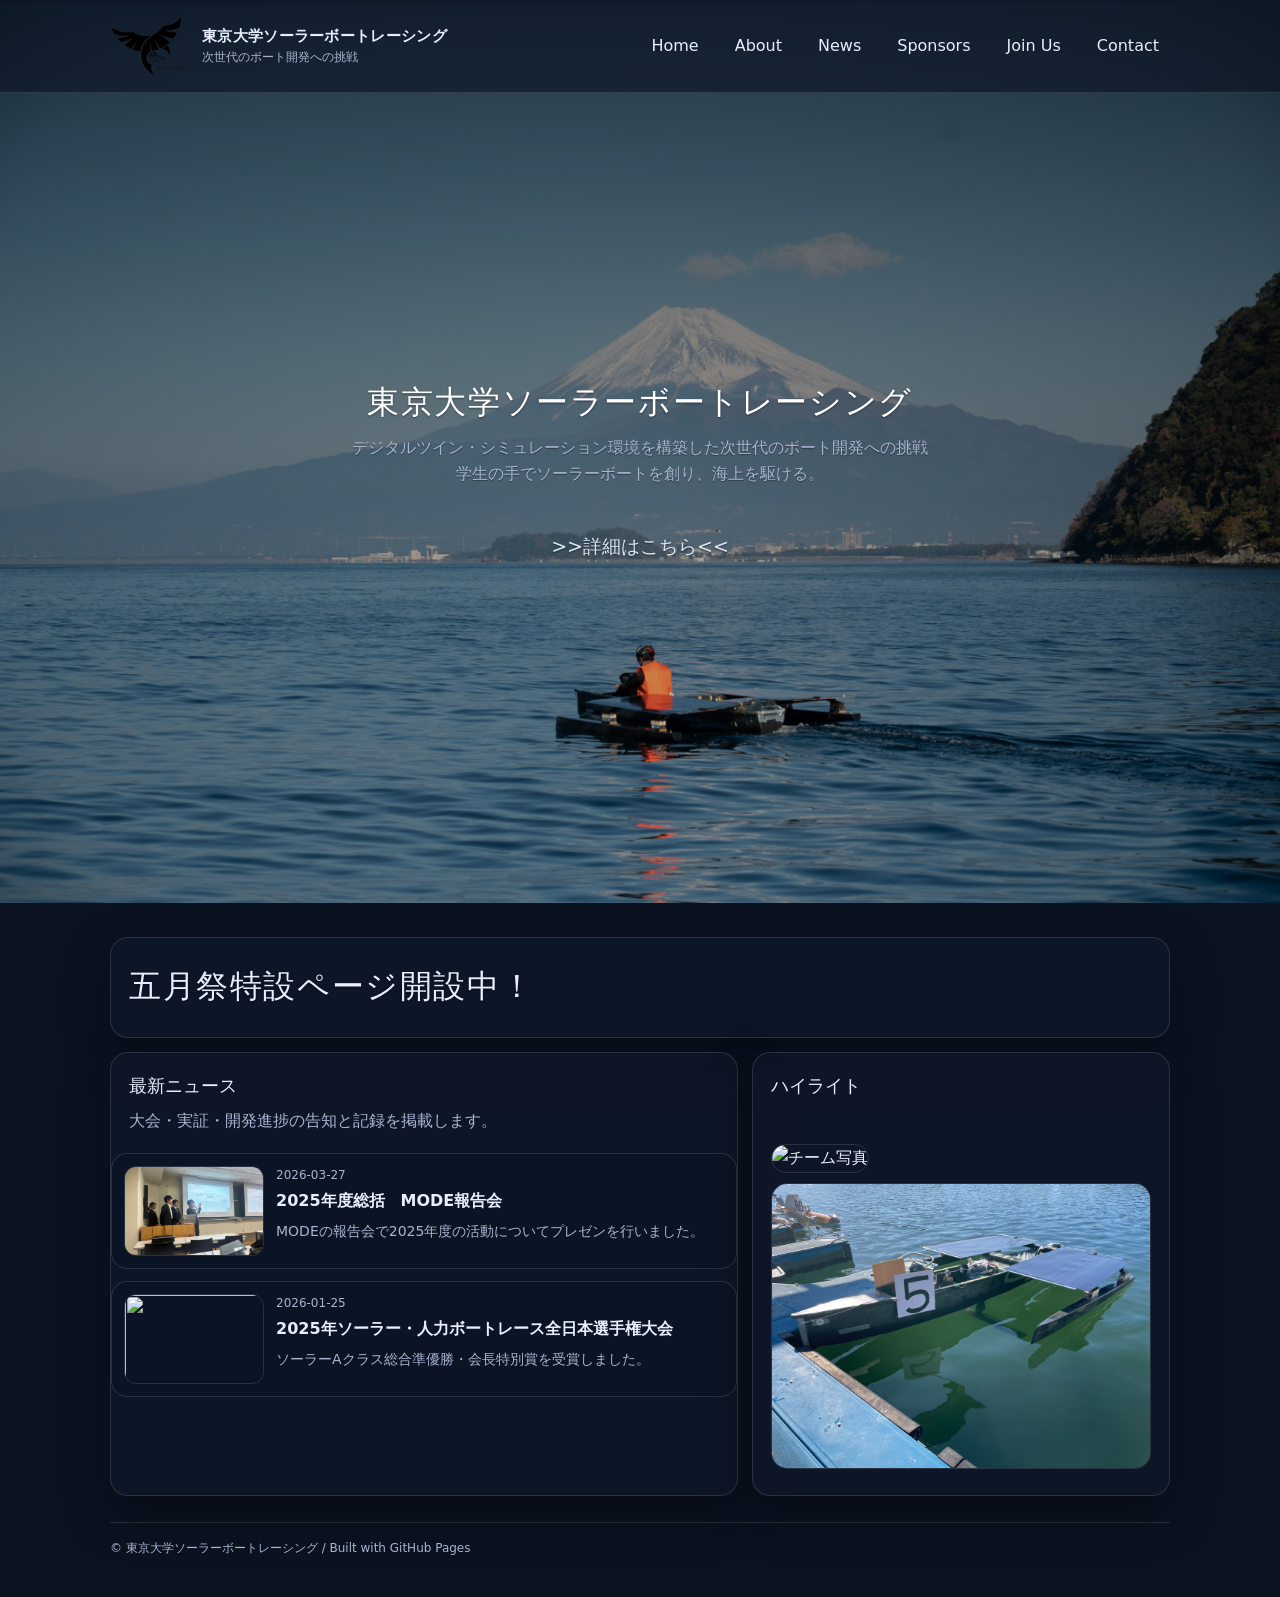
==== index.html @ 068ab5a2 "fixed an error" ====
<!doctype html>
<html lang="ja">
<head>
  <meta charset="utf-8" />
  <meta name="viewport" content="width=device-width,initial-scale=1" />
  <title>東京大学ソーラーボートレーシング</title>
  <link rel="stylesheet" href="assets/style.css" />
</head>

<body>

<header class="nav">
  <div class="nav-inner">
    <a href="index.html">
      <div class="nav-top">
        <img src="images/Yatagarasu.png"/>
        <div class="brand">
          <b>東京大学ソーラーボートレーシング</b>
          <span>次世代のボート開発への挑戦</span>
        </div>
      </div>
    </a>
    <nav class="nav-links">
      <a href="index.html">Home</a>
      <a href="about.html">About</a>
      <a href="blog.html">News</a>
      <a href="sponsors.html">Sponsors</a>
      <a href="join us.html">Join Us</a>
      <a href="contact.html">Contact</a>
    </nav>
    <button class="hamburger" aria-label="メニューを開く">
      <span></span>
      <span></span>
      <span></span>
    </button>
  </div>
</header>
<section class="hero">
    <div class="hero-overlay">
      <div class="hero-content">
        <div class="h1">東京大学ソーラーボートレーシング</div>
        <p class="lead">デジタルツイン・シミュレーション環境を構築した次世代のボート開発への挑戦<br>学生の手でソーラーボートを創り、海上を駆ける。</p>
        </div>
        <a class="hero_aboutus" href="about.html">
          >>詳細はこちら<<
        </a>
      </div>
    </div>
  </section>

<main class="container">

  <div style="height:14px"></div>

  <section class="grid">
    <a href="may_festival.html">
      <div class="card">
        <div class="card-pad">
          <div class="h1">五月祭特設ページ開設中！</div>
        </div>
      </div>
    </a>
  </section>

  <div style="height:14px"></div>

  <section class="grid two">
    <div class="card">
      <div class="card-pad">
        <div class="h2">最新ニュース</div>
        <div class="muted">大会・実証・開発進捗の告知と記録を掲載します。</div>
      </div>
      <div id="latestNews" class="card-pad news-list"></div>
    </div>

    <aside class="card">
      <div class="card-pad">
        <div class="h2">ハイライト</div>
      </div>
      <div class="card-pad">
        <img src="images/highlight1.jpg" alt="チーム写真" style="width:100%; border-radius:16px; border:1px solid rgba(255,255,255,.12);" />
        <div style="height:10px"></div>
        <img src="images/highlight2.jpg" alt="ボート写真" style="width:100%; border-radius:16px; border:1px solid rgba(255,255,255,.12);" />
      </div>
    </aside>
  </section>

  <div class="footer">
    © 東京大学ソーラーボートレーシング / Built with GitHub Pages
  </div>

</main>

<script>
async function loadLatest(){
  const res = await fetch("data/posts.json");
  const posts = await res.json();
  posts.sort((a,b)=> (a.date < b.date ? 1 : -1));
  const top3 = posts.slice(0,3);

  const root = document.getElementById("latestNews");
  root.className = "news-list";

  root.innerHTML = top3.map(p => `
    <a class="news-item" href="post.html?slug=${encodeURIComponent(p.slug)}">
      <img src="${p.image}" alt="">
      <div>
        <div class="news-meta">${p.date}</div>
        <div class="news-title">${p.title}</div>
        <p class="news-lead">${p.lead}</p>
      </div>
    </a>
  `).join("");
}
loadLatest();

// Hamburger menu toggle
document.addEventListener('DOMContentLoaded', function() {
  const hamburger = document.querySelector('.hamburger');
  const navLinks = document.querySelector('.nav-links');

  hamburger.addEventListener('click', function() {
    navLinks.classList.toggle('active');
  });
});
</script>

</body>
</html>
---- assets/style.css ----
:root{
  --bg:#0b1220;
  --card:#111a2e;
  --text:#e9eefc;
  --muted:#a9b4d0;
  --accent:#5fe1ff;
  --line: rgba(255,255,255,.12);
  --shadow: 0 18px 50px rgba(0,0,0,.35);
  --radius: 18px;
  --max: 1100px;
}

*{ box-sizing:border-box; }
html,body{ margin:0; padding:0; }
body{
  font-family: system-ui, -apple-system, "Segoe UI", Roboto, "Hiragino Sans", "Noto Sans JP", sans-serif;
  background: radial-gradient(1200px 600px at 70% -10%, rgba(95,225,255,.18), transparent 60%),
              radial-gradient(900px 500px at 0% 10%, rgba(120,120,255,.14), transparent 55%),
              var(--bg);
  color: var(--text);
  line-height: 1.65;
}

a{ color: inherit; text-decoration: none; }
a:hover{ text-decoration: underline; }

.container{ max-width: var(--max); margin: 0 auto; padding: 20px; }

.nav{
  position: sticky; top: 0; z-index: 10;
  backdrop-filter: blur(10px);
  background: rgba(11,18,32,.6);
  border-bottom: 1px solid var(--line);
}
.nav-inner{ display:flex; align-items:center; justify-content:space-between; gap:12px; padding: 14px 20px; max-width: var(--max); margin:0 auto; }
.nav-top{ display:flex; align-items:center; justify-content:space-between; gap:12px;  max-width: var(--max); margin:0 auto;}
.brand{ display:flex; flex-direction:column; }
.brand b{ font-size: 15px; letter-spacing:.3px; white-space: nowrap;}
.brand span{ font-size: 12px; color: var(--muted); }

.nav-links{ display:flex; gap:14px; flex-wrap: wrap; }
.nav-links a{
  padding: 8px 10px;
  border-radius: 12px;
  border: 1px solid transparent;
}
.nav-links a:hover{ border-color: var(--line); text-decoration:none; }

.hero{
  height: 100vh;
  background-image: url("../images/top1.jpg");
  background-size: cover;
  background-position: center;
  background-repeat: no-repeat;

  margin-top: -90px;

  display: flex;
  align-items: center;
  text-align:center;
  color:white;
  position: relative;
}
.here::before {
  content: "";
  position:absolute;
  inset:0;
  background: rgba(0,0,0,0.4);
}
.hero-content {
  position:relative;
  z-index: 1;
  padding: 28px; width: max-content; 
}
.hero-overlay{
  position:absolute; inset:0;
  z-index: 1;
  background: linear-gradient(
    to bottom,
    rgba(0,0,0,0.6),
    rgba(0,0,0,0.3),
    rgba(0,0,0,0.1)
  );
  justify-content: center;
  display:flex;
  flex-direction: column;
  align-items:center;
}
.h1{ font-size: 32px; 
  font-weight: 500;
  margin: 8px 0 10px; 
  line-height:1.4;
  letter-spacing: 0.05em;
  text-shadow: 0 1px 2px rgba(0,0,0,0.4);}
.lead{ color: var(--muted); margin: 0 0 15px; 
  font-weight: 400;
  text-shadow: 0 1px 1px rgba(0,0,0,0.4);      
}
.hero_aboutus{
  color : rgb(219, 232, 244);
  font-size : 19px;
  font-weight : 500;
  text-shadow: 0 1px 1px rgba(0,0,0,0.4);
  align-items: bottom;
}

.after-hero{
  margin-top: 18px;
}

.scroll-hint{
  position: absolute;
  left: 28px;
  bottom: 18px;
  color: rgba(233,238,252,.8);
  font-size: 12px;
  letter-spacing: .2em;
  text-transform: uppercase;
  opacity: .9;
}

.nav{ position: sticky; top: 0; z-index: 10; }


.btns{ display:flex; gap:10px; flex-wrap:wrap; }
.btn{
  display:inline-flex; align-items:center; justify-content:center;
  padding: 10px 14px;
  border-radius: 14px;
  border: 1px solid var(--line);
  background: rgba(17,26,46,.6);
  text-decoration:none;
}
.btn.primary{
  border-color: rgba(95,225,255,.35);
  background: rgba(95,225,255,.10);
}
.btn:hover{ text-decoration:none; transform: translateY(-1px); }

.grid{ display:grid; gap: 14px; }
.grid.two{ grid-template-columns: 1.2fr .8fr; }
@media (max-width: 900px){
  .grid.two{ grid-template-columns: 1fr; }
  .hero img{ height: 460px; }
}

.card{
  border: 1px solid var(--line);
  background: rgba(17,26,46,.55);
  border-radius: var(--radius);
  box-shadow: var(--shadow);
  overflow:hidden;
}
.card-pad{ padding: 18px; }
.h2{ font-size: 18px; margin: 0 0 8px; }
.muted{ color: var(--muted); }

.news-list{ display:grid; gap: 12px; }
.news-item{
  display:grid;
  grid-template-columns: 140px 1fr;
  gap: 12px;
  padding: 12px;
  border-radius: 16px;
  border: 1px solid var(--line);
  background: rgba(11,18,32,.35);
}
.news-item img{
  width: 140px; height: 90px; object-fit: cover; border-radius: 12px;
  border: 1px solid var(--line);
}
.news-meta{ font-size: 12px; color: var(--muted); }
.news-title{ font-weight: 700; margin: 2px 0 6px; }
.news-lead{ color: var(--muted); margin:0; font-size: 14px; }

.footer{
  margin: 26px 0 18px;
  padding-top: 16px;
  border-top: 1px solid var(--line);
  color: var(--muted);
  font-size: 12px;
}

.article h1{ font-size: 28px; margin: 0 0 10px; }
.article .meta{ color: var(--muted); font-size: 13px; margin-bottom: 14px; }
.article img{ width:100%; border-radius: 16px; border: 1px solid var(--line); }
.article .body{ margin-top: 14px; color: #d7def6; }
.article .body h2{ margin-top: 22px; }
.article .body a{ color: var(--accent); }

/* =========================================
   Student Voices
========================================= */
.student-voices {
  padding: 100px 24px;
  position: relative;

  background-image:
    linear-gradient(rgba(4, 30, 70, 0.35), rgba(3, 18, 40, 0.6)),
    url("../images/ocean-dark.jpg");
  background-size: cover;
  background-position: center;
  background-repeat: no-repeat;
}

.student-voices::before {
  content: "";
  position: absolute;
  inset: 0;
  background: rgba(255,255,255,0.04);
  pointer-events: none;
}

/* 中央だけさらに浮かせる */
.student-voices-inner {
  position: relative;
  z-index: 1;

  max-width: 1240px;
  margin: 0 auto;

  background: rgba(255, 255, 255, 0.08);
  backdrop-filter: blur(10px);

  padding: 48px;
  border-radius: 20px;
}

.student-voices-label {
  margin: 0 0 20px;
  text-align: center;
  color: #224b9b;
  font-size: 14px;
  letter-spacing: 0.08em;
  font-weight: 600;
}

.student-voices-intro {
  margin: 0 auto 56px;
  max-width: 980px;
  text-align: center;
  color: #c6e0ec;
  font-size: 17px;
  line-height: 1.9;
}

.voices-slider {
  display: grid;
  grid-template-columns: 72px 1fr 72px;
  gap: 16px;
  align-items: center;
}

.voices-viewport {
  overflow: hidden;
  width: 100%;
}

.voices-track {
  display: flex;
  transition: transform 0.45s ease;
  will-change: transform;
}

.voice-slide {
  min-width: 100%;
  box-sizing: border-box;
  display: grid;
  grid-template-columns: 340px 1fr;
  gap: 32px;
  align-items: center;
  padding: 20px 8px;
}

.voice-photo img {
  width: 100%;
  aspect-ratio: 4 / 3;
  object-fit: cover;
  display: block;
  box-shadow: 0 10px 24px rgba(0, 0, 0, 0.08);
}

.voice-body {
  max-width: 760px;
}

.voice-title {
  margin: 0 5px 22px 5px;
  color: #224b9b;
  font-size: clamp(24px, 5vw, 50px);
  line-height: 1.2;
  font-weight: 500;
}

.voice-subtitle {
  margin: 0 0 6px;
  color: #224b9b;
  font-size: 20px;
  line-height: 1.6;
}

.voice-name {
  margin: 0 0 24px;
  color: #224b9b;
  font-size: 18px;
  font-weight: 700;
  line-height: 1.6;
}

.voice-text {
  margin: 0 0 34px;
  color: #222;
  font-size: 16px;
  line-height: 2;
}

.voice-more-btn {
  display: inline-flex;
  align-items: center;
  justify-content: center;
  min-width: 220px;
  height: 64px;
  padding: 0 28px;
  border: 2px solid #224b9b;
  border-radius: 999px;
  color: #224b9b;
  text-decoration: none;
  font-size: 20px;
  font-weight: 600;
  letter-spacing: 0.08em;
  transition: background-color 0.25s ease, color 0.25s ease;
}
/* Hamburger Menu Styles */
.hamburger {
  display: none;
  flex-direction: column;
  background: none;
  border: none;
  cursor: pointer;
  padding: 10px;
}

.hamburger span {
  width: 25px;
  height: 3px;
  background: var(--text);
  margin: 3px 0;
  transition: 0.3s;
}

/* Responsive Design */
@media (max-width: 851px) {
  .nav-links {
    display: none;
    position: absolute;
    top: 100%;
    left: 0;
    right: 0;
    background: rgba(11,18,32,.9);
    flex-direction: column;
    padding: 20px;
    border-bottom: 1px solid var(--line);
  }

  .nav-links.active {
    display: flex;
  }

  .hamburger {
    display: flex;
  }

  .hero-content {
    padding: 20px;
  }

  .h1 {
    font-size: 28px;
  }

  .lead {
    font-size: 14px;
  }

  .news-item {
    grid-template-columns: 1fr;
  }

  .news-item img {
    width: 100%;
    height: auto;
    max-height: 200px;
  }

  .container {
    padding: 10px;
  }

  .nav-inner {
    padding: 10px 20px;
  }

  .btns {
    flex-direction: column;
    align-items: flex-start;
  }

  .grid.two {
    grid-template-columns: 1fr;
  }
}

@media (max-width: 480px) {
  .hero--full {
    min-height: 400px;
  }

  .h1 {
    font-size: 24px;
  }

  .brand b {
    font-size: 14px;
  }

  .brand span {
    font-size: 11px;
  }
}

.voice-more-btn::after {
  content: "›";
  margin-left: 16px;
  font-size: 32px;
  line-height: 1;
}

.voice-more-btn:hover {
  background: #224b9b;
  color: #fff;
}

.voices-arrow {
  border: none;
  background: transparent;
  color: #111;
  font-size: 84px;
  line-height: 1;
  cursor: pointer;
  padding: 0;
  width: 72px;
  height: 72px;
  display: flex;
  align-items: center;
  justify-content: center;
}

.voices-arrow:hover {
  opacity: 0.65;
}

.voices-dots {
  display: flex;
  justify-content: center;
  align-items: center;
  gap: 12px;
  margin-top: 30px;
}

.voices-dots button {
  width: 12px;
  height: 12px;
  border: none;
  border-radius: 50%;
  background: #b9bfd0;
  cursor: pointer;
  padding: 0;
}

.voices-dots button.active {
  background: #224b9b;
}

@media (max-width: 980px) {
  .voices-slider {
    grid-template-columns: 48px 1fr 48px;
    gap: 8px;
  }

  .voice-slide {
    grid-template-columns: 1fr;
    gap: 24px;
  }

  .voice-body {
    max-width: 100%;
  }

  .voice-title {
    font-size: clamp(30px, 8vw, 48px);
  }

  .voices-arrow {
    width: 48px;
    height: 48px;
    font-size: 48px;
  }
}

@media (max-width: 640px) {
  .student-voices {
    padding: 72px 16px;
  }

  .student-voices-intro {
    font-size: 15px;
    margin-bottom: 36px;
  }

  .voice-subtitle,
  .voice-name,
  .voice-text {
    font-size: 15px;
  }

  .voice-more-btn {
    min-width: 180px;
    height: 56px;
    font-size: 18px;
  }
}

.sponsor-grid.single{
  grid-template-columns: 1fr;
  max-width: 420px;
  margin: 0 auto;
}

.sponsor-card.large{
  min-height: 220px;
}

.sponsor-card.large img{
  max-width: 200px;
  max-height: 100px;
}
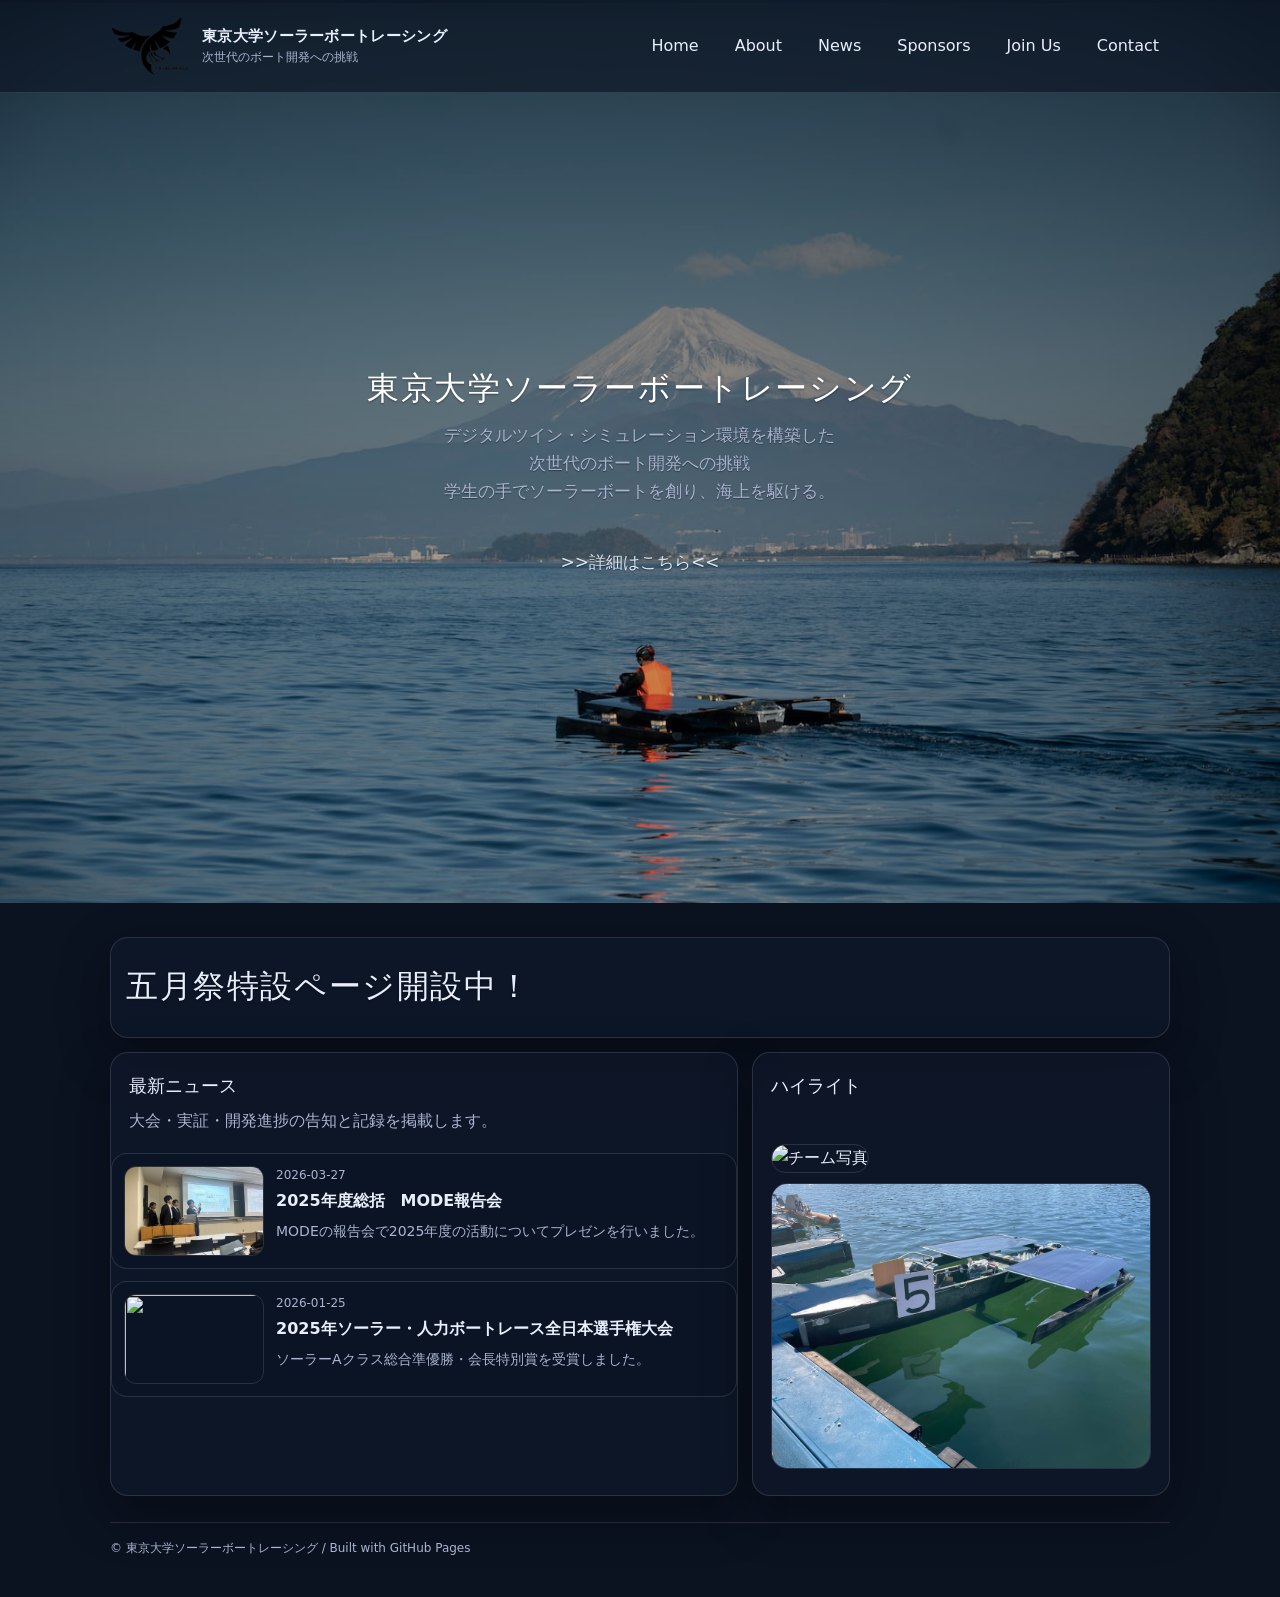
==== commit a13b0aa6: "360pxまでは崩れなくなったはずです" ====
--- a/index.html
+++ b/index.html
@@ -39,7 +39,7 @@
     <div class="hero-overlay">
       <div class="hero-content">
         <div class="h1">東京大学ソーラーボートレーシング</div>
-        <p class="lead">デジタルツイン・シミュレーション環境を構築した次世代のボート開発への挑戦<br>学生の手でソーラーボートを創り、海上を駆ける。</p>
+        <p class="lead">デジタルツイン・シミュレーション環境を構築した<br>次世代のボート開発への挑戦<br>学生の手でソーラーボートを創り、海上を駆ける。</p>
         </div>
         <a class="hero_aboutus" href="about.html">
           >>詳細はこちら<<
--- a/assets/style.css
+++ b/assets/style.css
@@ -70,7 +70,7 @@
 .hero-content {
   position:relative;
   z-index: 1;
-  padding: 28px; width: max-content; 
+  padding: 28px; /*width: max-content;*/ 
 }
 .hero-overlay{
   position:absolute; inset:0;
@@ -86,19 +86,23 @@
   flex-direction: column;
   align-items:center;
 }
-.h1{ font-size: 32px; 
+.h1{ font-size: clamp(8px,4vw,32px);
   font-weight: 500;
-  margin: 8px 0 10px; 
+  margin: 8px -3px 10px -3px; 
   line-height:1.4;
   letter-spacing: 0.05em;
-  text-shadow: 0 1px 2px rgba(0,0,0,0.4);}
+  text-shadow: 0 1px 2px rgba(0,0,0,0.4);
+white-space: nowrap;}
+  
 .lead{ color: var(--muted); margin: 0 0 15px; 
   font-weight: 400;
-  text-shadow: 0 1px 1px rgba(0,0,0,0.4);      
+  font-size: clamp(6px,3vw,17px);
+  white-space: normal;
+  text-shadow: 0 1px 1px rgba(0,0,0,0.4);    
 }
 .hero_aboutus{
   color : rgb(219, 232, 244);
-  font-size : 19px;
+  font-size : clamp(14px,3vw,17px);
   font-weight : 500;
   text-shadow: 0 1px 1px rgba(0,0,0,0.4);
   align-items: bottom;
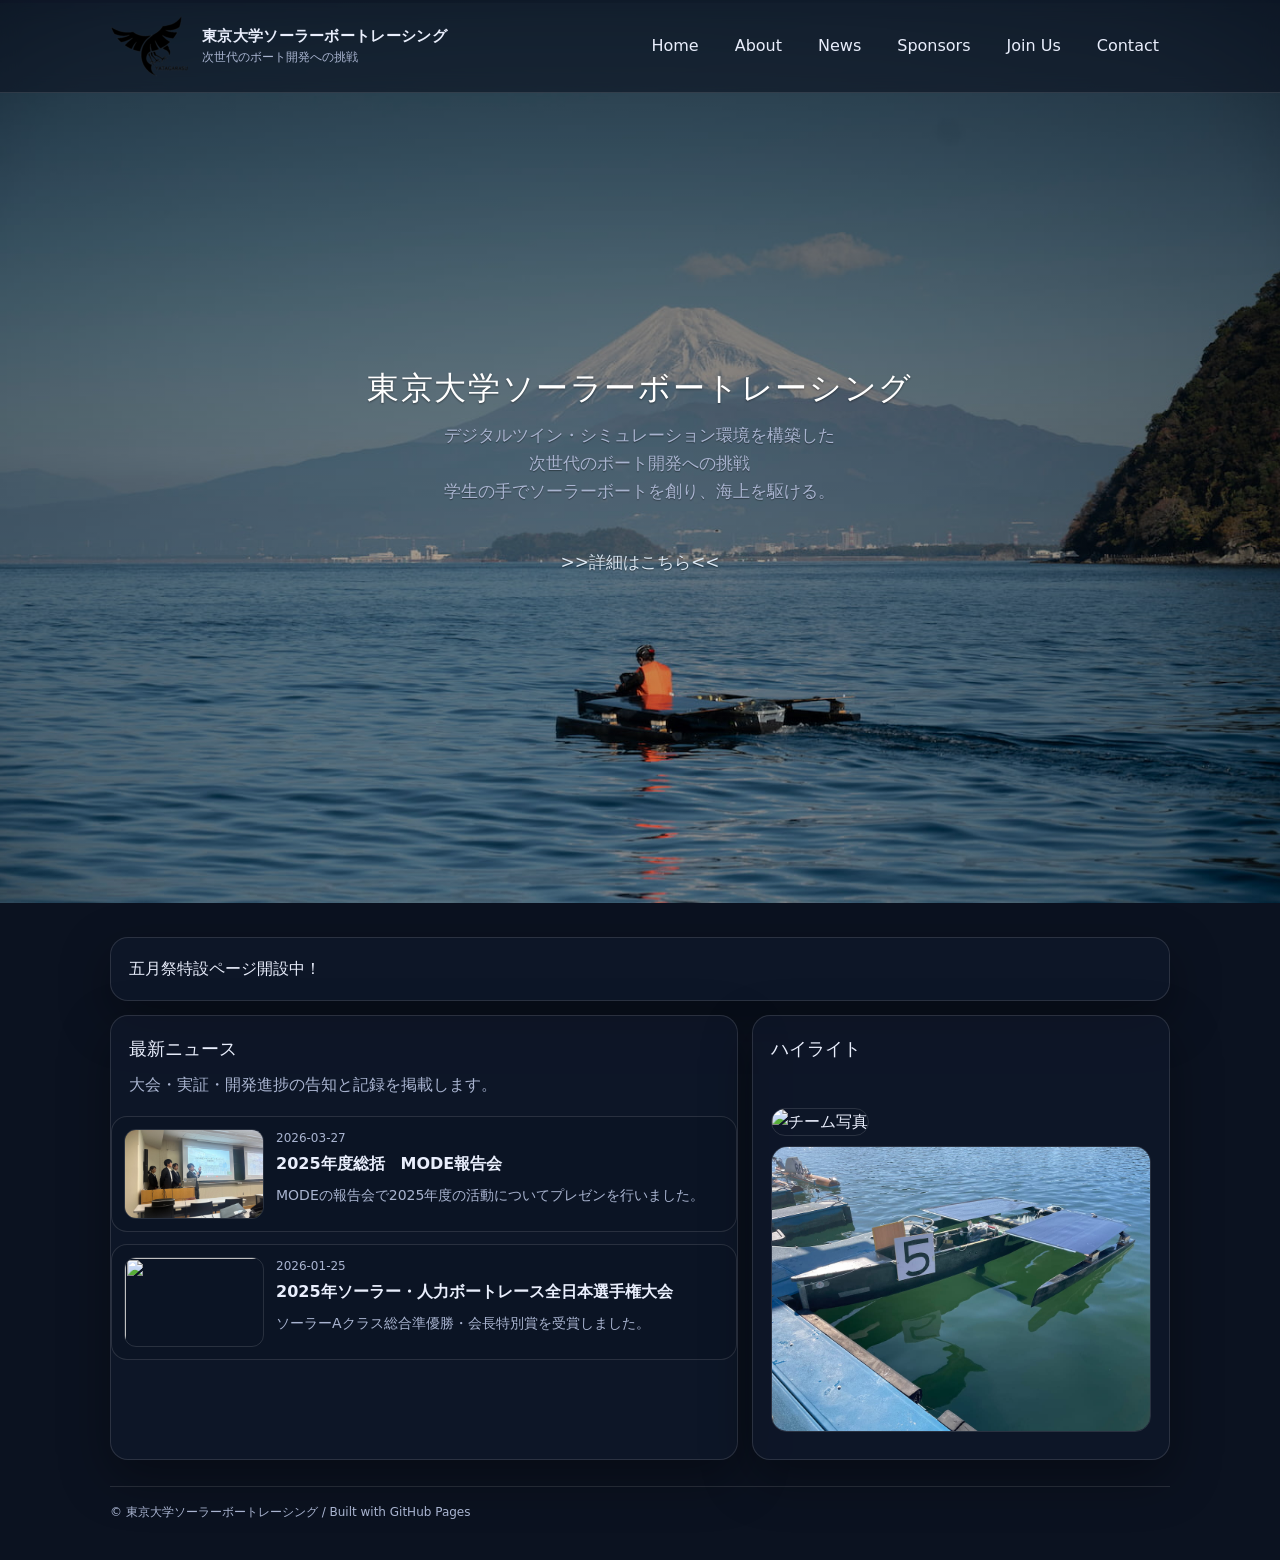
==== commit ca22471f: "画面幅が小さくなるとすべてまとめて小さくなる模様。どゆこと" ====
--- a/index.html
+++ b/index.html
@@ -38,7 +38,7 @@
 <section class="hero">
     <div class="hero-overlay">
       <div class="hero-content">
-        <div class="h1">東京大学ソーラーボートレーシング</div>
+        <div class="h1_hero">東京大学ソーラーボートレーシング</div>
         <p class="lead">デジタルツイン・シミュレーション環境を構築した<br>次世代のボート開発への挑戦<br>学生の手でソーラーボートを創り、海上を駆ける。</p>
         </div>
         <a class="hero_aboutus" href="about.html">
--- a/assets/style.css
+++ b/assets/style.css
@@ -86,17 +86,17 @@
   flex-direction: column;
   align-items:center;
 }
-.h1{ font-size: clamp(8px,4vw,32px);
+.h1_hero{ font-size: clamp(20px,2.5vw + 0.4rem,32px);
   font-weight: 500;
   margin: 8px -3px 10px -3px; 
   line-height:1.4;
   letter-spacing: 0.05em;
   text-shadow: 0 1px 2px rgba(0,0,0,0.4);
-white-space: nowrap;}
+}
   
 .lead{ color: var(--muted); margin: 0 0 15px; 
   font-weight: 400;
-  font-size: clamp(6px,3vw,17px);
+  font-size: clamp(14px,1.8vw + 0.5rem,17px);
   white-space: normal;
   text-shadow: 0 1px 1px rgba(0,0,0,0.4);    
 }
@@ -378,13 +378,13 @@
     padding: 20px;
   }
 
-  .h1 {
+  /*.h1 {
     font-size: 28px;
-  }
-
-  .lead {
+  }*/
+
+  /*.lead {
     font-size: 14px;
-  }
+  }*/
 
   .news-item {
     grid-template-columns: 1fr;
@@ -414,7 +414,7 @@
   }
 }
 
-@media (max-width: 480px) {
+/*@media (max-width: 480px) {
   .hero--full {
     min-height: 400px;
   }
@@ -430,7 +430,7 @@
   .brand span {
     font-size: 11px;
   }
-}
+} */
 
 .voice-more-btn::after {
   content: "›";
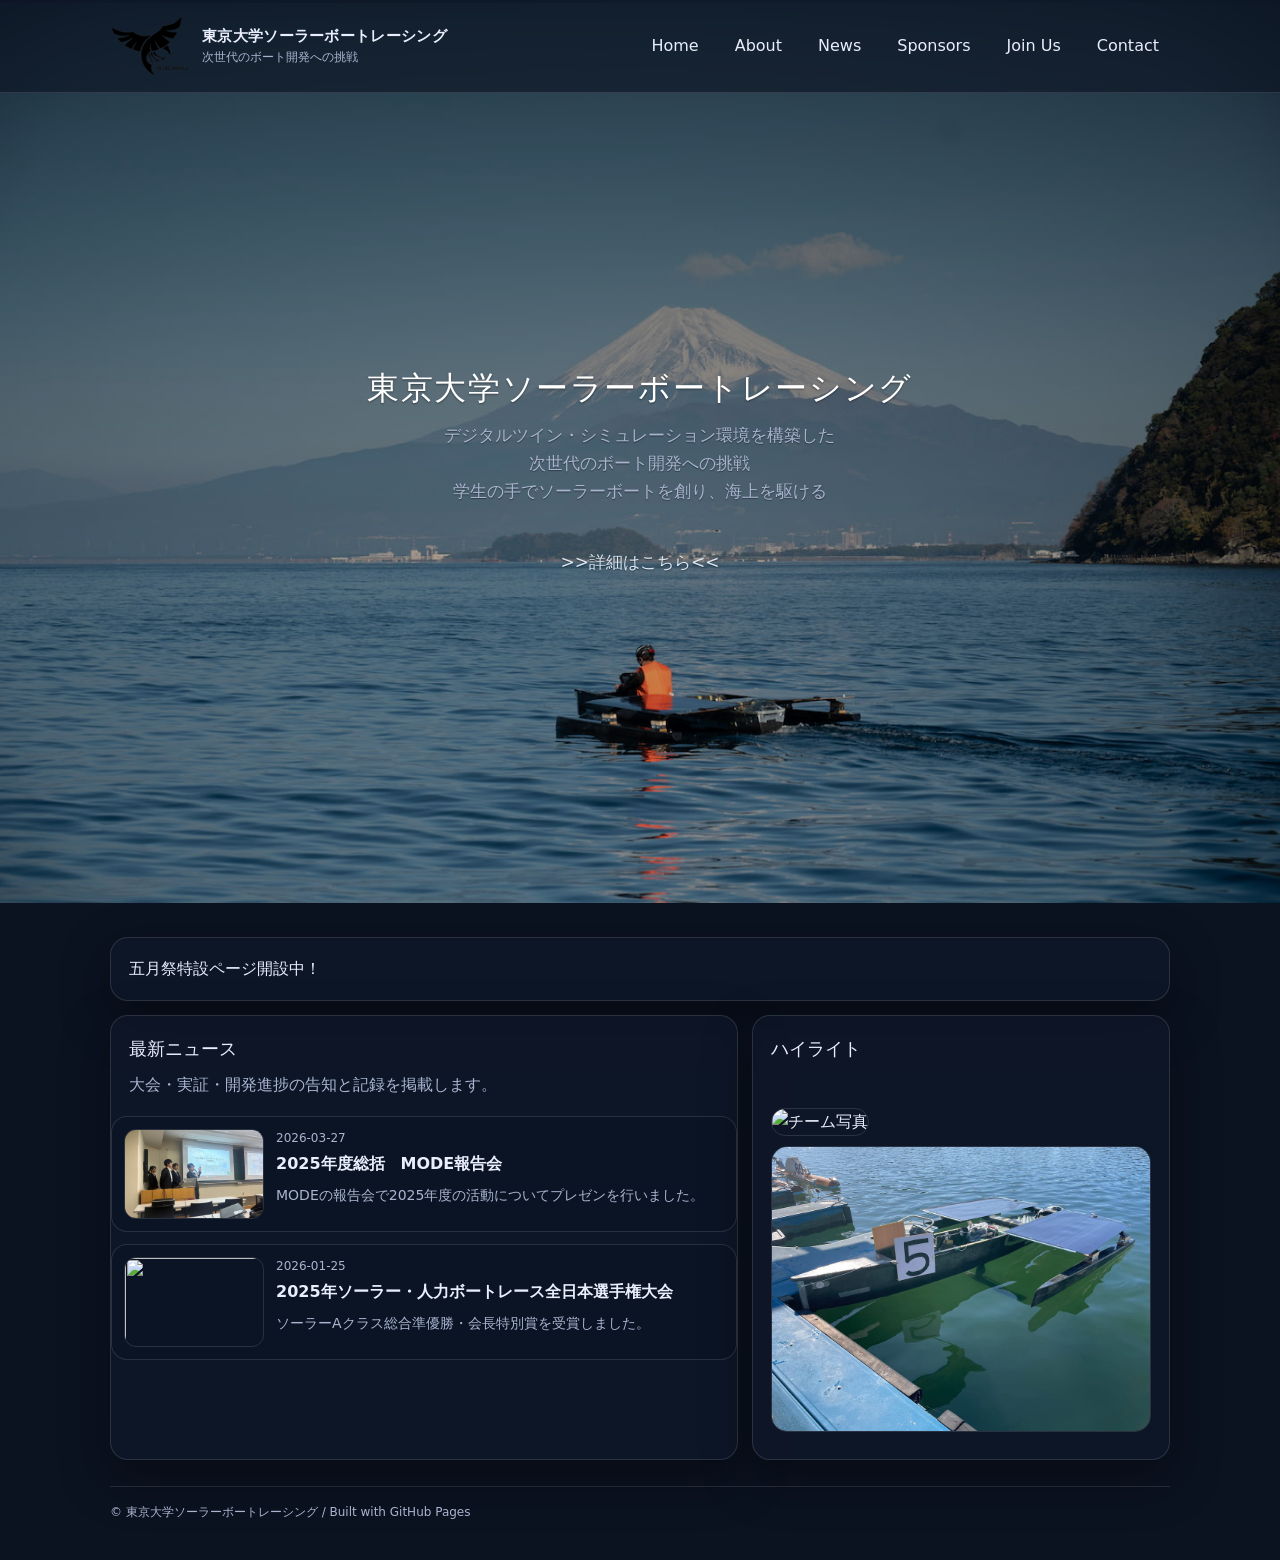
==== commit e9378ae0: "右側に謎の余白はできなくなった" ====
--- a/index.html
+++ b/index.html
@@ -39,7 +39,7 @@
     <div class="hero-overlay">
       <div class="hero-content">
         <div class="h1_hero">東京大学ソーラーボートレーシング</div>
-        <p class="lead">デジタルツイン・シミュレーション環境を構築した<br>次世代のボート開発への挑戦<br>学生の手でソーラーボートを創り、海上を駆ける。</p>
+        <p class="lead">デジタルツイン・シミュレーション環境を構築した<br>次世代のボート開発への挑戦<br>学生の手でソーラーボートを創り、海上を駆ける</p>
         </div>
         <a class="hero_aboutus" href="about.html">
           >>詳細はこちら<<
--- a/assets/style.css
+++ b/assets/style.css
@@ -10,7 +10,7 @@
   --max: 1100px;
 }
 
-*{ box-sizing:border-box; }
+*{ box-sizing:border-box; /*border:2px solid red;*/} /*for debug*/
 html,body{ margin:0; padding:0; }
 body{
   font-family: system-ui, -apple-system, "Segoe UI", Roboto, "Hiragino Sans", "Noto Sans JP", sans-serif;
@@ -33,6 +33,12 @@
   border-bottom: 1px solid var(--line);
 }
 .nav-inner{ display:flex; align-items:center; justify-content:space-between; gap:12px; padding: 14px 20px; max-width: var(--max); margin:0 auto; }
+/*苦肉の策*/
+@media(max-width:370){
+  .nav-top{
+    height: 20px;
+  }
+}
 .nav-top{ display:flex; align-items:center; justify-content:space-between; gap:12px;  max-width: var(--max); margin:0 auto;}
 .brand{ display:flex; flex-direction:column; }
 .brand b{ font-size: 15px; letter-spacing:.3px; white-space: nowrap;}
@@ -86,9 +92,9 @@
   flex-direction: column;
   align-items:center;
 }
-.h1_hero{ font-size: clamp(20px,2.5vw + 0.4rem,32px);
+.h1_hero{ font-size: clamp(20px,2.5vw + 0.5rem,32px);
   font-weight: 500;
-  margin: 8px -3px 10px -3px; 
+  margin: 8px 0 10px 0; 
   line-height:1.4;
   letter-spacing: 0.05em;
   text-shadow: 0 1px 2px rgba(0,0,0,0.4);
@@ -374,18 +380,6 @@
     display: flex;
   }
 
-  .hero-content {
-    padding: 20px;
-  }
-
-  /*.h1 {
-    font-size: 28px;
-  }*/
-
-  /*.lead {
-    font-size: 14px;
-  }*/
-
   .news-item {
     grid-template-columns: 1fr;
   }
@@ -399,7 +393,6 @@
   .container {
     padding: 10px;
   }
-
   .nav-inner {
     padding: 10px 20px;
   }
@@ -414,23 +407,16 @@
   }
 }
 
-/*@media (max-width: 480px) {
-  .hero--full {
-    min-height: 400px;
-  }
-
-  .h1 {
-    font-size: 24px;
-  }
-
-  .brand b {
-    font-size: 14px;
-  }
-
-  .brand span {
-    font-size: 11px;
-  }
-} */
+@media(max-width:370px){
+.nav-inner{
+  padding: 10px 10px;
+}
+.nav-top{
+  width:100px;
+  height:auto;
+}
+}
+
 
 .voice-more-btn::after {
   content: "›";
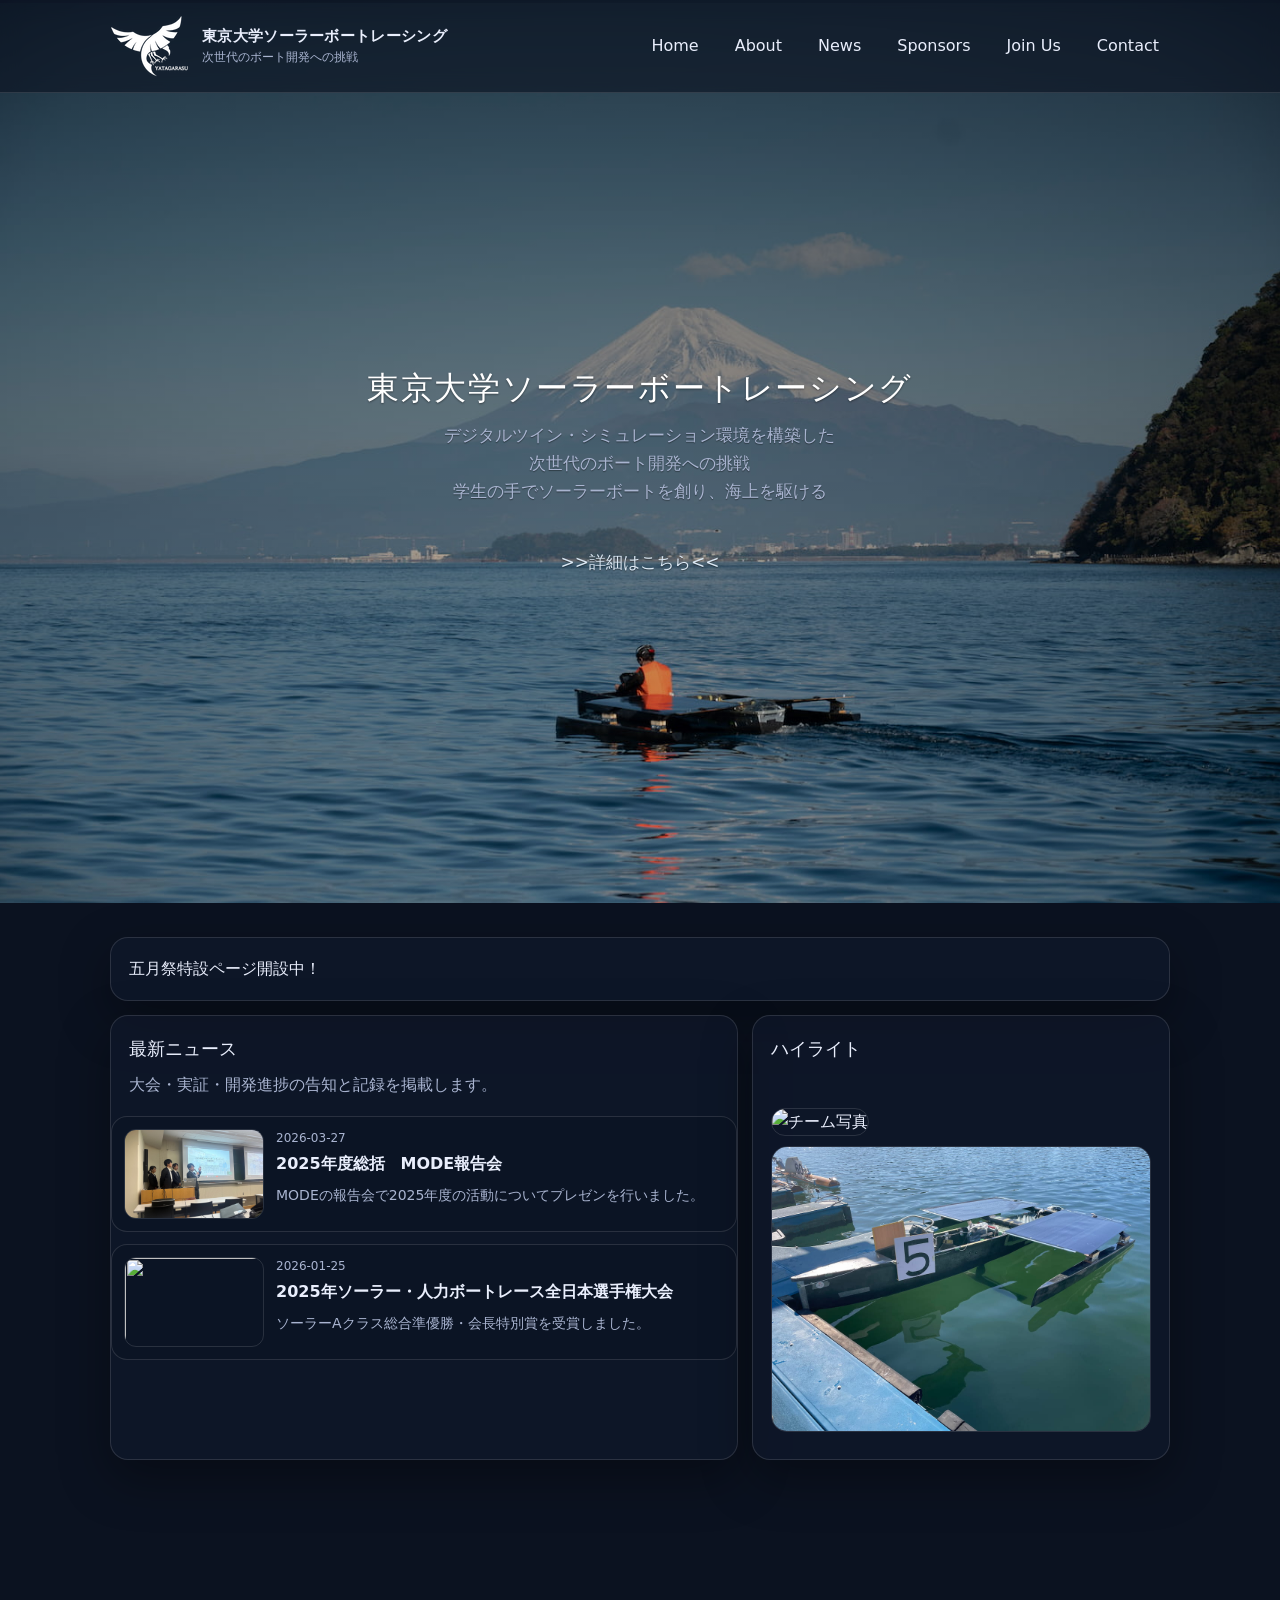
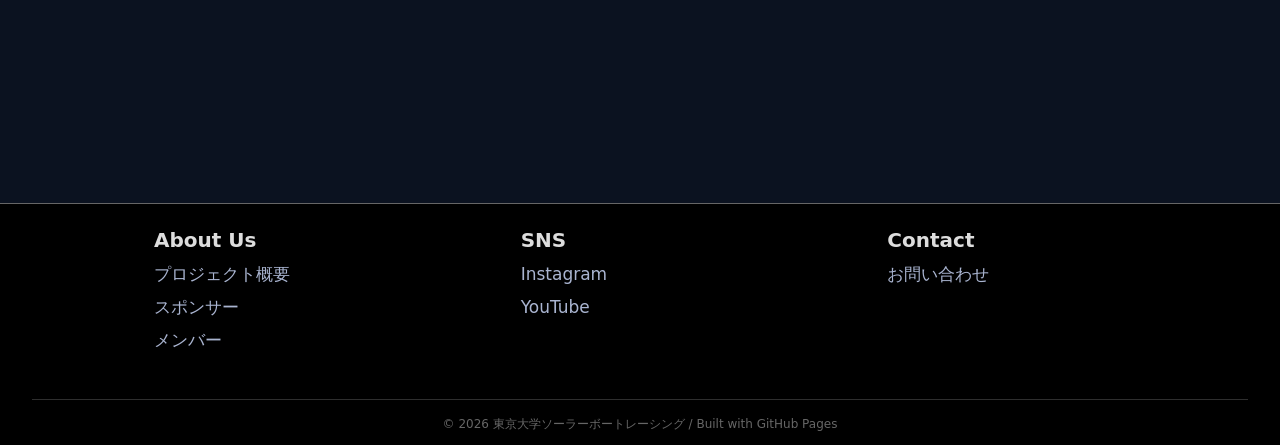
==== commit 16d4f2ff: "フッターを豪華に。デザイン(背景色等)は再考の余地あり" ====
--- a/index.html
+++ b/index.html
@@ -1,7 +1,7 @@
 <!doctype html>
 <html lang="ja">
 <head>
-  <meta charset="utf-8" />
+  <meta charset="utf-8"/>
   <meta name="viewport" content="width=device-width,initial-scale=1" />
   <title>東京大学ソーラーボートレーシング</title>
   <link rel="stylesheet" href="assets/style.css" />
@@ -13,7 +13,7 @@
   <div class="nav-inner">
     <a href="index.html">
       <div class="nav-top">
-        <img src="images/Yatagarasu.png"/>
+        <img src="images/Yatagarasu.png" alt="Logo"/>
         <div class="brand">
           <b>東京大学ソーラーボートレーシング</b>
           <span>次世代のボート開発への挑戦</span>
@@ -85,11 +85,37 @@
     </aside>
   </section>
 
-  <div class="footer">
-    © 東京大学ソーラーボートレーシング / Built with GitHub Pages
+</main>
+<div class="footer">    
+  <div class="footer-inner">
+    <div class="footer-container">
+      <p class="footer-navi-heading">About Us</p>
+        <div class="footer-navi">
+          <a href="about.html">プロジェクト概要</a>
+          <a href="sponsors.html">スポンサー</a>
+          <!--join usは今後メンバー紹介とかになるのでは-->
+          <a href="join us.html">メンバー</a>
+        </div>
+    </div>
+    <div class="footer-container">
+      <p class="footer-navi-heading">SNS</p>
+        <div class="footer-navi">
+          <a href="https://www.instagram.com/utokyo_yatagarasu3/" target="_blank">Instagram</a>
+          <!--差し替え-->
+          <a href="https://www.youtube.com/" target="_blank">YouTube</a>
+        </div>
+    </div>
+    <div class="footer-container">
+      <p class="footer-navi-heading">Contact</p>
+        <div class="footer-navi">
+          <a href="contact.html">お問い合わせ</a>
+        </div>
+    </div>
   </div>
-
-</main>
+      <div class="footer-copyright">
+      © 2026 東京大学ソーラーボートレーシング / Built with GitHub Pages
+    </div>
+</div>
 
 <script>
 async function loadLatest(){
--- a/assets/style.css
+++ b/assets/style.css
@@ -3,6 +3,7 @@
   --card:#111a2e;
   --text:#e9eefc;
   --muted:#a9b4d0;
+  --copyright:#666666;
   --accent:#5fe1ff;
   --line: rgba(255,255,255,.12);
   --shadow: 0 18px 50px rgba(0,0,0,.35);
@@ -22,9 +23,9 @@
 }
 
 a{ color: inherit; text-decoration: none; }
-a:hover{ text-decoration: underline; }
-
-.container{ max-width: var(--max); margin: 0 auto; padding: 20px; }
+a:hover{ text-decoration: none; }
+
+.container{ max-width: var(--max); margin: 0 auto; padding: 20px; min-height:100vh;}
 
 .nav{
   position: sticky; top: 0; z-index: 10;
@@ -181,15 +182,69 @@
 }
 .news-meta{ font-size: 12px; color: var(--muted); }
 .news-title{ font-weight: 700; margin: 2px 0 6px; }
-.news-lead{ color: var(--muted); margin:0; font-size: 14px; }
+.news-lead{ color: var(--muted); margin:0; font-size:14px; }
 
 .footer{
-  margin: 26px 0 18px;
-  padding-top: 16px;
-  border-top: 1px solid var(--line);
-  color: var(--muted);
-  font-size: 12px;
-}
+  width: 100%;
+  height: auto;
+  background-color: black;
+  border-top: 1px solid var(--copyright);
+  padding-top: 10px;
+}
+.footer-inner{
+  display:flex;
+  flex-direction: row;
+  flex-wrap: wrap;
+  max-width: var(--max);
+  margin:auto;
+}
+.footer-container{
+  padding: 10px 0 5vh 5vw;
+}
+.footer-navi-heading{
+  font-weight:600;
+  font-size:clamp(16px,3vw,20px);
+  color:#dddddd;
+  margin:0 0 3px 0;
+}
+.footer-navi{
+  font-size:clamp(14.5px,2vw,17px);
+  display:flex;
+  flex-direction: column;
+  color:var(--muted);
+  gap:5px;
+  a{
+    display:inline-block;
+    width: fit-content;
+  }
+}
+.footer-navi a:hover{
+  text-decoration: none;
+  color:#dddddd
+}
+.footer-copyright{
+  padding: 15px 0 10px 0;
+  color: var(--copyright);
+  font-size: clamp(7px,2vw,12px);
+  border-top: 1px solid rgba(66,66,66,0.7);
+  margin:auto;
+  text-align: center;
+  width: 95vw;
+}
+@media(max-width:600px){
+  .footer-container{
+    width: 50%;
+  }
+  .footer-navi{
+    gap:10px;
+  }
+}
+@media(min-width:601px){
+  .footer-container{
+    flex:1;
+  }
+}
+
 
 .article h1{ font-size: 28px; margin: 0 0 10px; }
 .article .meta{ color: var(--muted); font-size: 13px; margin-bottom: 14px; }
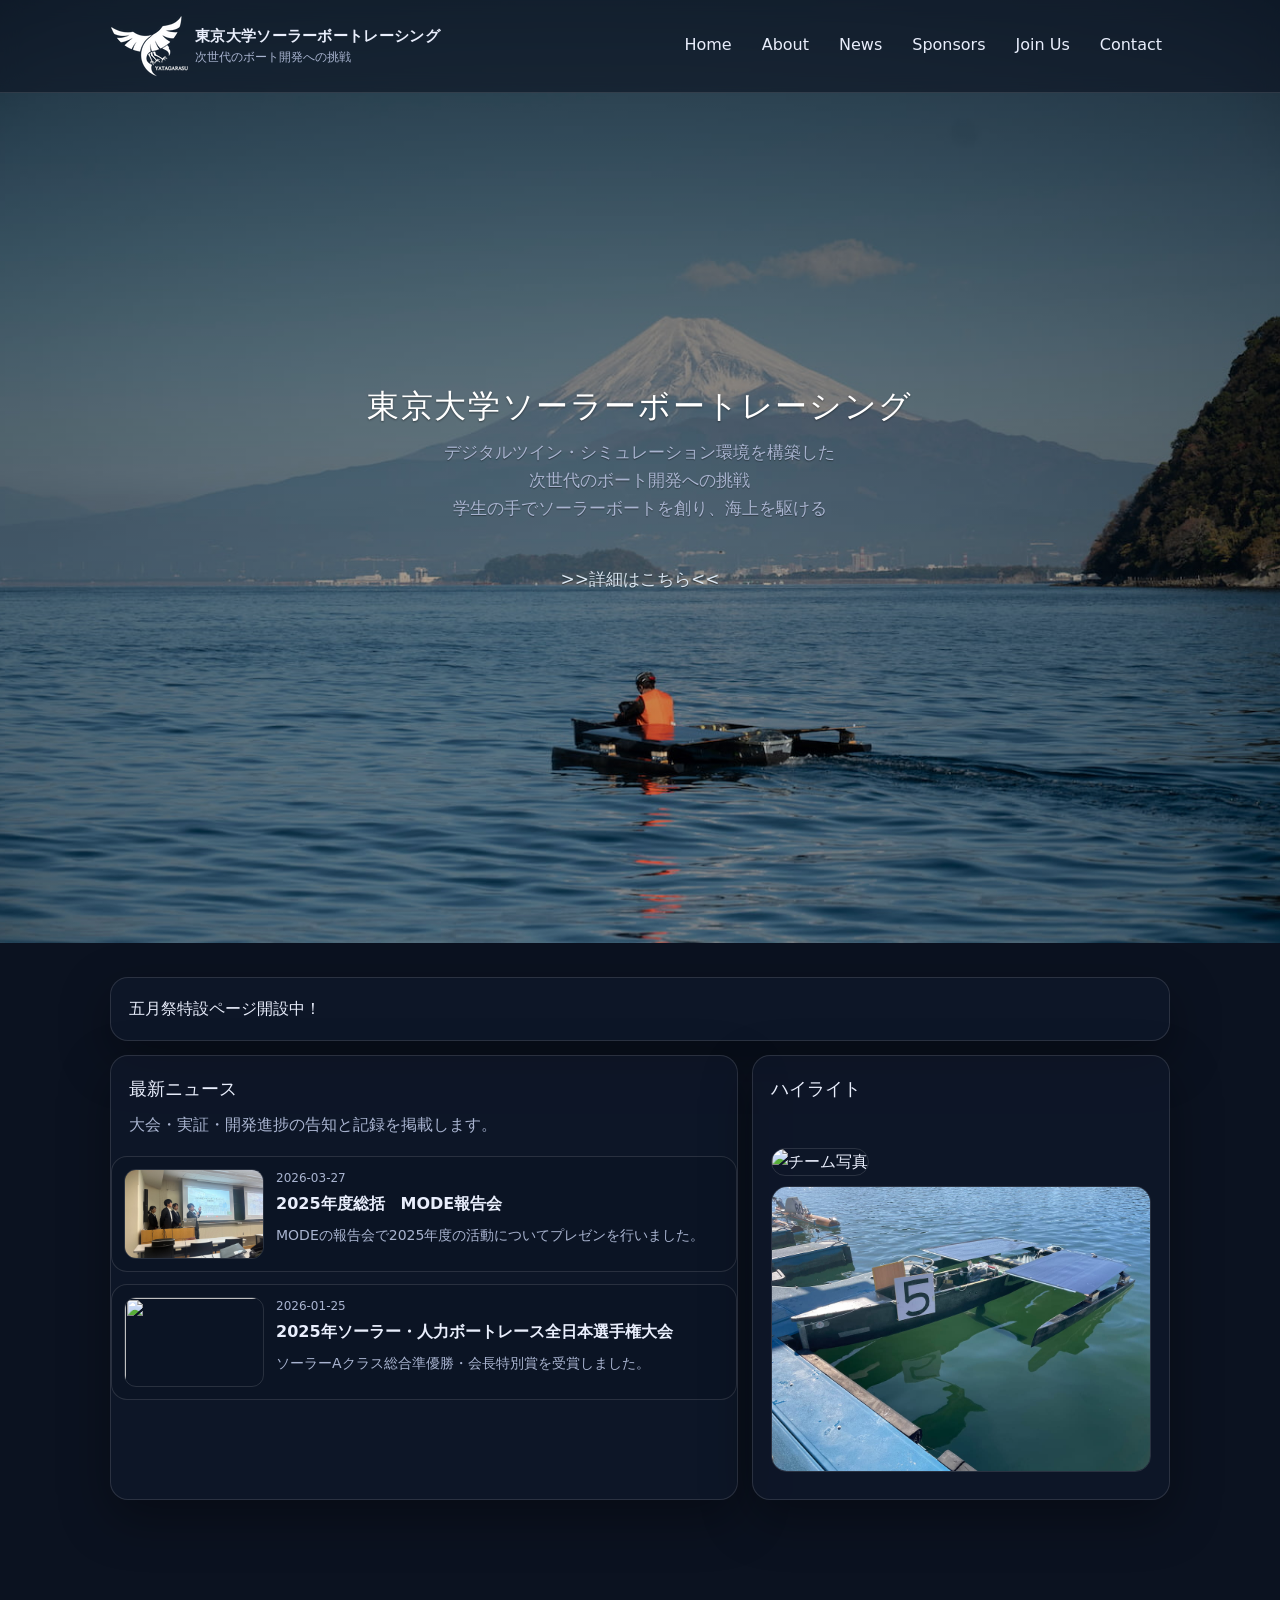
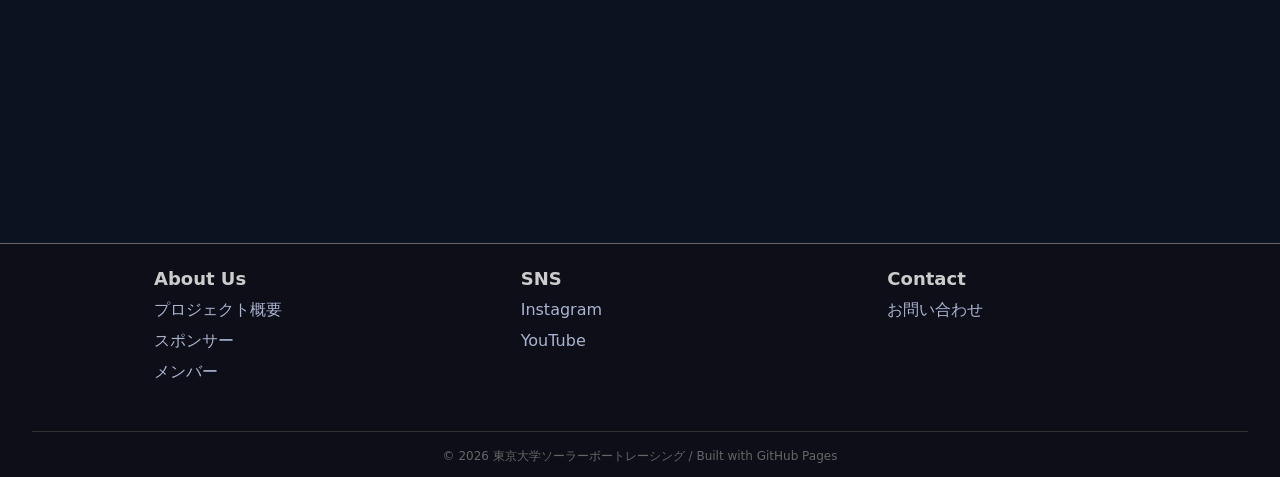
==== commit b9ad19f3: "added hero to about page" ====
--- a/index.html
+++ b/index.html
@@ -38,13 +38,12 @@
 <section class="hero">
     <div class="hero-overlay">
       <div class="hero-content">
-        <div class="h1_hero">東京大学ソーラーボートレーシング</div>
+        <div class="h1-hero">東京大学ソーラーボートレーシング</div>
         <p class="lead">デジタルツイン・シミュレーション環境を構築した<br>次世代のボート開発への挑戦<br>学生の手でソーラーボートを創り、海上を駆ける</p>
         </div>
-        <a class="hero_aboutus" href="about.html">
+        <a class="hero-aboutus-btn" href="about.html">
           >>詳細はこちら<<
         </a>
-      </div>
     </div>
   </section>
 
--- a/assets/style.css
+++ b/assets/style.css
@@ -22,8 +22,11 @@
   line-height: 1.65;
 }
 
+.desktop-only { display: block; }
+.mobile-only { display: none; }
+
 a{ color: inherit; text-decoration: none; }
-a:hover{ text-decoration: none; }
+a:hover{ text-decoration: none; color:#e9eefcbe;}
 
 .container{ max-width: var(--max); margin: 0 auto; padding: 20px; min-height:100vh;}
 
@@ -40,27 +43,29 @@
     height: 20px;
   }
 }
-.nav-top{ display:flex; align-items:center; justify-content:space-between; gap:12px;  max-width: var(--max); margin:0 auto;}
+.nav-top{ display:flex; align-items:center; justify-content:space-between; gap:5px;  max-width: var(--max); margin:0 auto;}
 .brand{ display:flex; flex-direction:column; }
 .brand b{ font-size: 15px; letter-spacing:.3px; white-space: nowrap;}
 .brand span{ font-size: 12px; color: var(--muted); }
 
 .nav-links{ display:flex; gap:14px; flex-wrap: wrap; }
 .nav-links a{
-  padding: 8px 10px;
-  border-radius: 12px;
-  border: 1px solid transparent;
-}
-.nav-links a:hover{ border-color: var(--line); text-decoration:none; }
-
+
+  margin: 0px 6px 0px 6px;
+  padding: 10px 2px 10px 2px;
+  border-bottom: 1px solid transparent;
+}
+.nav-links a:hover{ border-color: var(--text); text-decoration:none; }
+
+/*hero in index.html*/
 .hero{
-  height: 100vh;
+  height: 105vh;
   background-image: url("../images/top1.jpg");
   background-size: cover;
   background-position: center;
   background-repeat: no-repeat;
 
-  margin-top: -90px;
+  margin-top: -95px;
 
   display: flex;
   align-items: center;
@@ -77,7 +82,7 @@
 .hero-content {
   position:relative;
   z-index: 1;
-  padding: 28px; /*width: max-content;*/ 
+  padding: 28px; /*width: max-content;*/
 }
 .hero-overlay{
   position:absolute; inset:0;
@@ -93,26 +98,70 @@
   flex-direction: column;
   align-items:center;
 }
-.h1_hero{ font-size: clamp(20px,2.5vw + 0.5rem,32px);
+.h1-hero{ font-size: clamp(20px,2.5vw + 0.5rem,32px);
   font-weight: 500;
-  margin: 8px 0 10px 0; 
+  margin: 8px 0 10px 0;
   line-height:1.4;
   letter-spacing: 0.05em;
   text-shadow: 0 1px 2px rgba(0,0,0,0.4);
 }
-  
-.lead{ color: var(--muted); margin: 0 0 15px; 
+
+.lead{ color: var(--muted); margin: 0 0 15px;
   font-weight: 400;
   font-size: clamp(14px,1.8vw + 0.5rem,17px);
   white-space: normal;
-  text-shadow: 0 1px 1px rgba(0,0,0,0.4);    
-}
-.hero_aboutus{
+  text-shadow: 0 1px 1px rgba(0,0,0,0.4);
+}
+.hero-aboutus-btn{
   color : rgb(219, 232, 244);
   font-size : clamp(14px,3vw,17px);
   font-weight : 500;
   text-shadow: 0 1px 1px rgba(0,0,0,0.4);
   align-items: bottom;
+}
+/*hero in about.html*/
+.hero-about{
+  height: 100vh;
+  background-image: url("../images/simulation_nocompression.jpg");
+  background-size: cover;
+  background-position: center;
+  background-repeat: no-repeat;
+
+  margin-top: -95px;
+
+  display: flex;
+  align-items: center;
+  text-align:center;
+  color:white;
+  position: relative;
+}
+.here-about::before {
+  content: "";
+  position:absolute;
+  inset:0;
+  background: rgba(0,0,0,0.4);
+}
+.hero-content-about {
+  position:relative;
+  z-index: 1;
+  padding: 28px; /*width: max-content;*/
+}
+.hero-overlay-about{
+  position:absolute; inset:0;
+  z-index: 1;
+  background: #0e0a06bf;
+  justify-content: center;
+  display:flex;
+  flex-direction: column;
+  align-items:bottom;
+}
+.h1-about{
+  margin: 20% 0 0 0;
+  align-items: bottom;
+  font-size: clamp(25px,3.0vw + 0.7rem,40px);
+  font-family: Cambria, Cochin, Georgia, Times, 'Times New Roman', serif;
+  font-weight:600;
+  text-shadow: 0 1px 2px rgba(0,0,0,0.5);
 }
 
 .after-hero{
@@ -187,7 +236,7 @@
 .footer{
   width: 100%;
   height: auto;
-  background-color: black;
+  background-color: #0d0e17;
   border-top: 1px solid var(--copyright);
   padding-top: 10px;
 }
@@ -203,12 +252,12 @@
 }
 .footer-navi-heading{
   font-weight:600;
-  font-size:clamp(16px,3vw,20px);
-  color:#dddddd;
+  font-size:clamp(16px,3vw,18px);
+  color:#cccccc;
   margin:0 0 3px 0;
 }
 .footer-navi{
-  font-size:clamp(14.5px,2vw,17px);
+  font-size:clamp(14.5px,2vw,16px);
   display:flex;
   flex-direction: column;
   color:var(--muted);
@@ -294,8 +343,9 @@
 .student-voices-label {
   margin: 0 0 20px;
   text-align: center;
-  color: #224b9b;
-  font-size: 14px;
+  color: white;
+  text-shadow: 1px 1px 2px rgba(0,0,0,0.6);
+  font-size: 30px;
   letter-spacing: 0.08em;
   font-weight: 600;
 }
@@ -304,9 +354,10 @@
   margin: 0 auto 56px;
   max-width: 980px;
   text-align: center;
-  color: #c6e0ec;
+  color: #fffffff7;
   font-size: 17px;
   line-height: 1.9;
+  text-shadow: 0 1px 1px rgba(0,0,0,0.6);
 }
 
 .voices-slider {
@@ -351,32 +402,35 @@
 
 .voice-title {
   margin: 0 5px 22px 5px;
-  color: #224b9b;
+  color: rgba(255, 255, 255, 0.825);
   font-size: clamp(24px, 5vw, 50px);
   line-height: 1.2;
   font-weight: 500;
+  text-shadow: 0 1px 2px rgba(0,0,0,0.5);
+  /*text-shadow:1px 1.2px 0 rgba(255,255,255,0.5), -0.5px -0.5px 0 rgba(0,0,0,0.5)*/
 }
 
 .voice-subtitle {
   margin: 0 0 6px;
-  color: #224b9b;
+  color: #fffff77c;
   font-size: 20px;
   line-height: 1.6;
 }
 
 .voice-name {
   margin: 0 0 24px;
-  color: #224b9b;
+  color: #fffff792;
   font-size: 18px;
-  font-weight: 700;
+  font-weight: 500;
   line-height: 1.6;
 }
 
 .voice-text {
   margin: 0 0 34px;
   color: #222;
-  font-size: 16px;
+  font-size: 17px;
   line-height: 2;
+  letter-spacing: 0.04em
 }
 
 .voice-more-btn {
@@ -386,9 +440,9 @@
   min-width: 220px;
   height: 64px;
   padding: 0 28px;
-  border: 2px solid #224b9b;
+  border: 2px solid #c5c8cd;
   border-radius: 999px;
-  color: #224b9b;
+  color: #c5c8cd;
   text-decoration: none;
   font-size: 20px;
   font-weight: 600;
@@ -573,6 +627,24 @@
     height: 56px;
     font-size: 18px;
   }
+
+  .desktop-only { display: none; }
+  .mobile-only { display: flex; }
+
+  .voices-slider {
+    display: flex;
+    flex-direction: column;
+    gap: 16px;
+  }
+
+  .voices-viewport {
+    order: 1;
+  }
+
+  .arrows-container {
+    order: 2;
+    display: none;
+  }
 }
 
 .sponsor-grid.single{
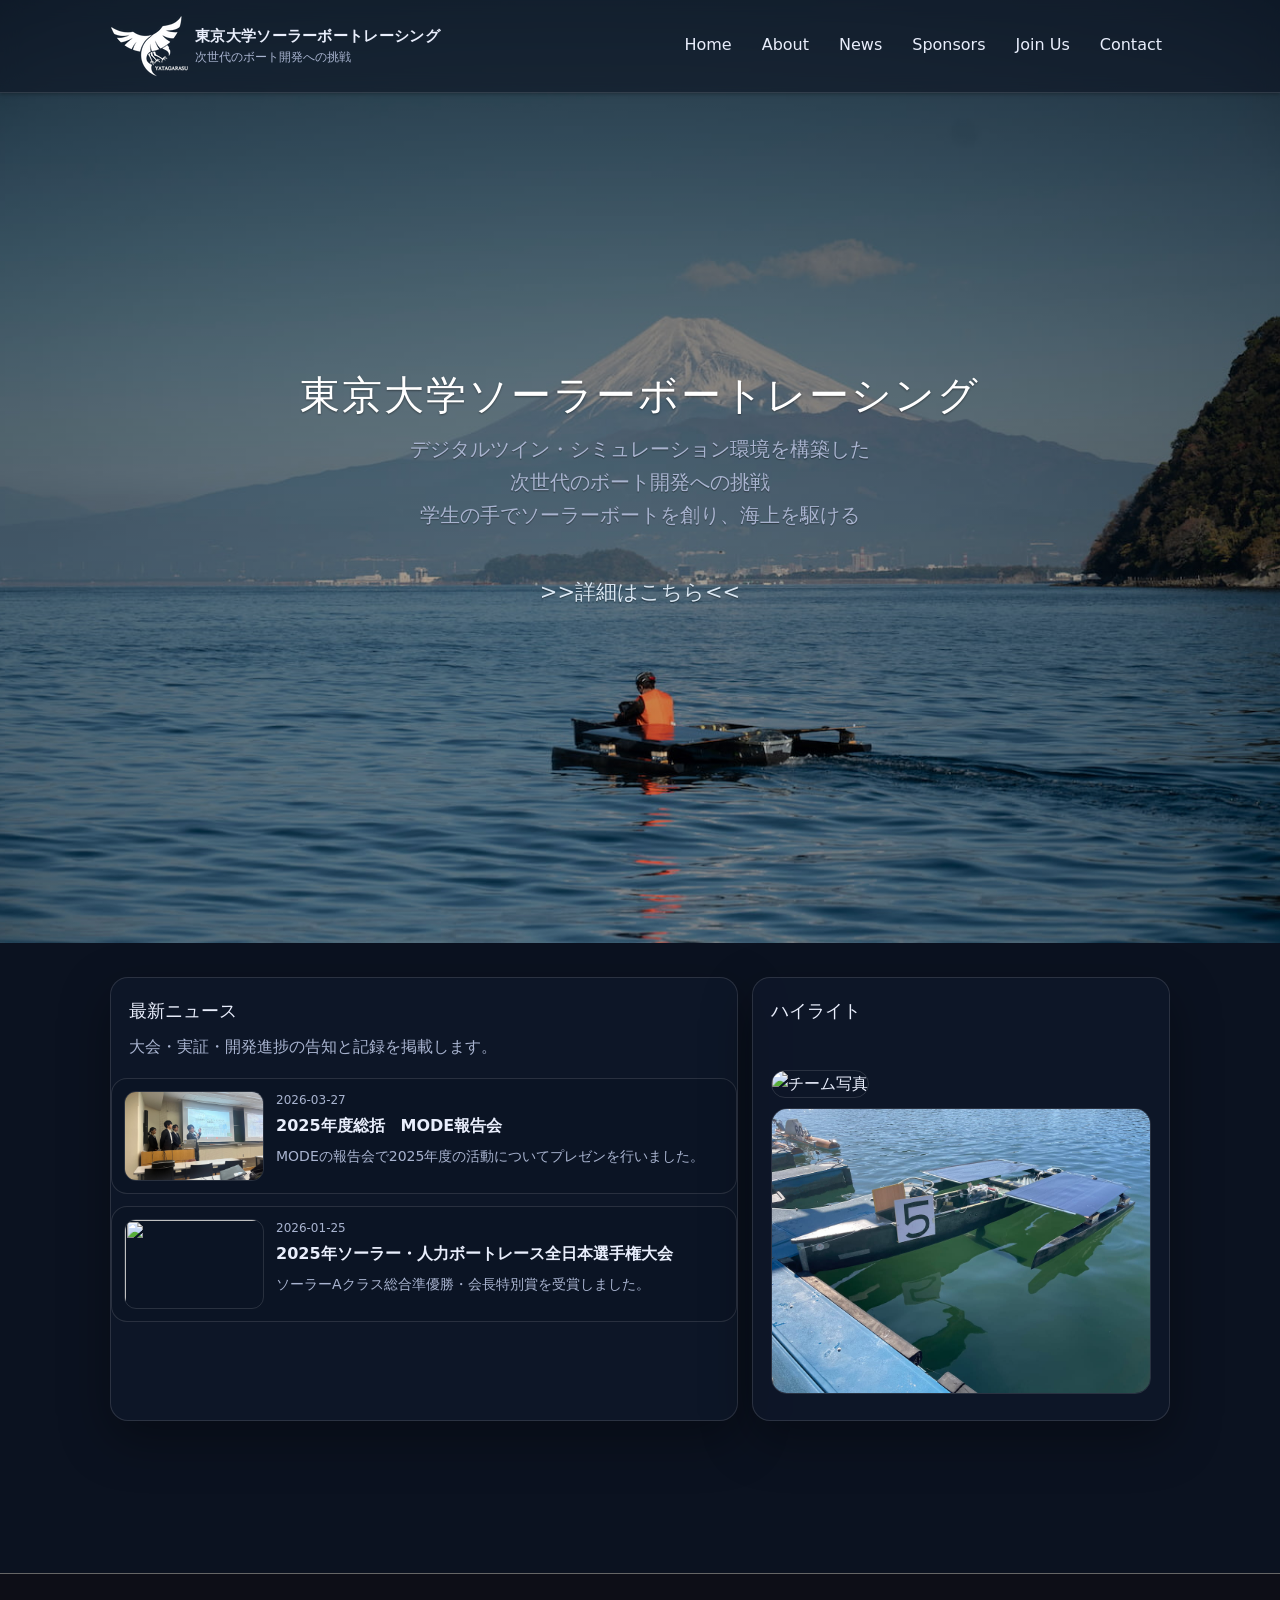
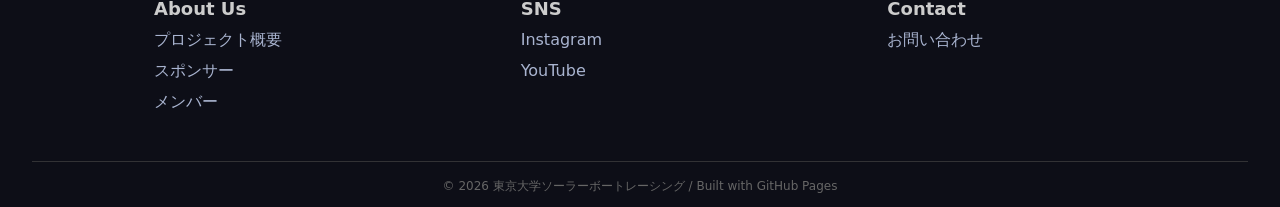
==== commit 17096ace: "delete may_festival page" ====
--- a/index.html
+++ b/index.html
@@ -48,19 +48,6 @@
   </section>
 
 <main class="container">
-
-  <div style="height:14px"></div>
-
-  <section class="grid">
-    <a href="may_festival.html">
-      <div class="card">
-        <div class="card-pad">
-          <div class="h1">五月祭特設ページ開設中！</div>
-        </div>
-      </div>
-    </a>
-  </section>
-
   <div style="height:14px"></div>
 
   <section class="grid two">
--- a/assets/style.css
+++ b/assets/style.css
@@ -28,16 +28,16 @@
 a{ color: inherit; text-decoration: none; }
 a:hover{ text-decoration: none; color:#e9eefcbe;}
 
-.container{ max-width: var(--max); margin: 0 auto; padding: 20px; min-height:100vh;}
+.container{ max-width: var(--max); margin: 0 auto; padding: 20px; min-height:70vh;}
 
 .nav{
   position: sticky; top: 0; z-index: 10;
   backdrop-filter: blur(10px);
   background: rgba(11,18,32,.6);
   border-bottom: 1px solid var(--line);
+  box-shadow:0 1px 4px 0 rgba(0,0,0,0.3);
 }
 .nav-inner{ display:flex; align-items:center; justify-content:space-between; gap:12px; padding: 14px 20px; max-width: var(--max); margin:0 auto; }
-/*苦肉の策*/
 @media(max-width:370){
   .nav-top{
     height: 20px;
@@ -57,7 +57,6 @@
 }
 .nav-links a:hover{ border-color: var(--text); text-decoration:none; }
 
-/*hero in index.html*/
 .hero{
   height: 105vh;
   background-image: url("../images/top1.jpg");
@@ -98,7 +97,7 @@
   flex-direction: column;
   align-items:center;
 }
-.h1-hero{ font-size: clamp(20px,2.5vw + 0.5rem,32px);
+.h1-hero{ font-size: clamp(20px,2.5vw + 0.5rem,50px);
   font-weight: 500;
   margin: 8px 0 10px 0;
   line-height:1.4;
@@ -108,60 +107,16 @@
 
 .lead{ color: var(--muted); margin: 0 0 15px;
   font-weight: 400;
-  font-size: clamp(14px,1.8vw + 0.5rem,17px);
+  font-size: clamp(14px,1.8vw + 0.5rem,20px);
   white-space: normal;
   text-shadow: 0 1px 1px rgba(0,0,0,0.4);
 }
 .hero-aboutus-btn{
   color : rgb(219, 232, 244);
-  font-size : clamp(14px,3vw,17px);
+  font-size : clamp(14px,3vw,21px);
   font-weight : 500;
   text-shadow: 0 1px 1px rgba(0,0,0,0.4);
   align-items: bottom;
-}
-/*hero in about.html*/
-.hero-about{
-  height: 100vh;
-  background-image: url("../images/simulation_nocompression.jpg");
-  background-size: cover;
-  background-position: center;
-  background-repeat: no-repeat;
-
-  margin-top: -95px;
-
-  display: flex;
-  align-items: center;
-  text-align:center;
-  color:white;
-  position: relative;
-}
-.here-about::before {
-  content: "";
-  position:absolute;
-  inset:0;
-  background: rgba(0,0,0,0.4);
-}
-.hero-content-about {
-  position:relative;
-  z-index: 1;
-  padding: 28px; /*width: max-content;*/
-}
-.hero-overlay-about{
-  position:absolute; inset:0;
-  z-index: 1;
-  background: #0e0a06bf;
-  justify-content: center;
-  display:flex;
-  flex-direction: column;
-  align-items:bottom;
-}
-.h1-about{
-  margin: 20% 0 0 0;
-  align-items: bottom;
-  font-size: clamp(25px,3.0vw + 0.7rem,40px);
-  font-family: Cambria, Cochin, Georgia, Times, 'Times New Roman', serif;
-  font-weight:600;
-  text-shadow: 0 1px 2px rgba(0,0,0,0.5);
 }
 
 .after-hero{
@@ -233,6 +188,151 @@
 .news-title{ font-weight: 700; margin: 2px 0 6px; }
 .news-lead{ color: var(--muted); margin:0; font-size:14px; }
 
+/*=============================
+  about.html
+=============================*/
+.hero-about{
+  height: 105vh;
+  background-image: url("../images/simulation_nocompression.jpg");
+  background-size: cover;
+  background-position: center;
+  background-repeat: no-repeat;
+
+  margin-top: -95px;
+
+  display: flex;
+  align-items: center;
+  text-align:center;
+  color:rgb(246, 246, 246);
+  position: relative;
+}
+.here-about::before {
+  content: "";
+  position:absolute;
+  inset:0;
+  background: rgba(0,0,0,0.4);
+}
+.hero-content-about {
+  position:relative;
+  z-index: 1;
+  padding: 28px; /*width: max-content;*/
+}
+.hero-overlay-about{
+  position:absolute; inset:0;
+  z-index: 1;
+  background: #0e0a06bf;
+  justify-content: center;
+  display:flex;
+  flex-direction: column;
+  align-items:bottom;
+}
+.h1-about{
+  margin: 10% 0 0 0;
+  align-items: bottom;
+  font-size: clamp(25px,4.0vw + 0.7rem,50px);
+  font-family: Cambria, Cochin, Georgia, Times, 'Times New Roman', serif;
+  font-weight:600;
+  text-shadow: 0 1px 2px rgba(0,0,0,0.5);
+}
+.project-explain{
+  height: 105vh;
+  background-image: url("../images/creating-hull.jpg");
+  background-size: cover;
+  background-position: center;
+  background-repeat: no-repeat;
+
+  display: flex;
+  align-items: center;
+  text-align:center;
+  position: relative;
+  box-shadow: 0 1px 3px 0 rgba(0,0,0,0.7);
+}
+.project-explain::before {
+  content: "";
+  position:absolute;
+  inset:0;
+  background: rgba(0,0,0,0.4);
+}
+.project-explain-content{
+  position:relative;
+  z-index: 1;
+  padding: 28px; /*width: max-content;*/
+}
+.project-explain-overlay{
+  position:absolute; inset:0;
+  z-index: 1;
+  background: #0e0a069d;
+  justify-content: top;
+  display:flex;
+  flex-direction: column;
+  align-items:center;
+}
+.project-explain-h1{
+  margin: 10% 0 0 0;
+  font-size: clamp(25px,4.0vw + 0.7rem,50px);
+  font-family: "Noto Sans JP",sans-serif;
+  font-weight:600;
+  text-shadow: 0 1px 2px rgba(0,0,0,0.5);
+  color:rgb(247, 247, 247);
+  letter-spacing: 0.01em;
+}
+.project-explain-lead{
+  font-size:clamp(16px,3vw,20px);
+  font-weight:400;
+  color:#cdcdcd;
+  margin-top:30px;
+  max-width: var(--max);
+  text-wrap: pretty;
+  letter-spacing: 0.05em;
+  text-shadow:0 1px 1px rgba(0,0,0,0.4);
+}
+
+.attempt-now{
+  margin-top: 50px;
+  font-size:clamp(23px,4.0vw + 0.7rem, 30px);
+  font-weight: 500;
+  color:rgb(228, 228, 228);
+  text-shadow: 0 1px 1px rgba(0,0,0,0.5);
+}
+.attempt-now-list{
+  margin-top:10px;
+  line-height: 5px;
+  display:flex;
+  flex-direction: column;
+  font-size:clamp(16px,3vw,18px);
+  font-weight:400;
+  text-shadow: 0 1px 1px rgba(0,0,0,0.5);
+}
+.about-background{
+  width:100%;
+  background-color: rgb(241, 241, 241);
+  min-height:70vh;
+}
+.about-container{
+  max-width: var(--max);
+  margin: 0 auto;
+  display: flex;
+  flex-direction: column;
+  color:#333333;
+  font-size:30px;
+  padding-top:30px;
+
+}
+.whats-mbd-title{
+  margin-top: 20px;
+  margin-left: 3vw;
+  padding: 5px 0 5px 10px;
+  border-left: 5px solid #2563eb;
+  font-weight:700;
+}
+.mbd-lead{
+  margin: 10px auto 30px auto;
+  width:90%;
+  font-size:clamp(16px,3vw,18px);
+}
+/*========================
+  footer
+========================*/
 .footer{
   width: 100%;
   height: auto;
